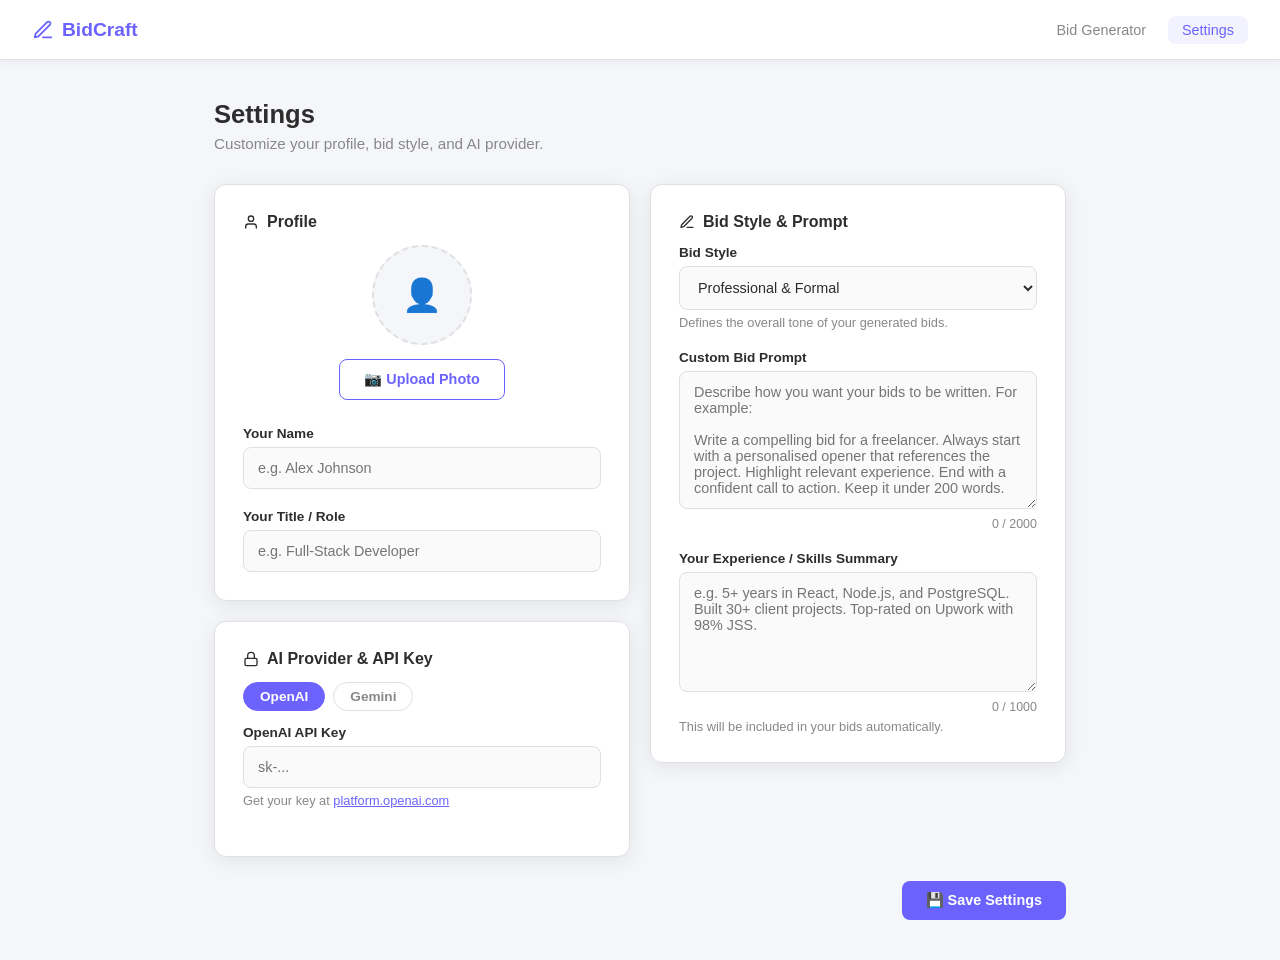
==== settings.html @ a39e5f65 "Initial commit: BidCraft freelancer bid generator" ====
<!DOCTYPE html>
<html lang="en">
<head>
  <meta charset="UTF-8" />
  <meta name="viewport" content="width=device-width, initial-scale=1.0" />
  <title>BidCraft – Settings</title>
  <link rel="stylesheet" href="style.css" />
</head>
<body>

  <!-- NAV -->
  <nav>
    <a href="index.html" class="nav-logo">
      <svg viewBox="0 0 24 24" fill="none" stroke="currentColor" stroke-width="2" stroke-linecap="round" stroke-linejoin="round">
        <path d="M12 20h9"/><path d="M16.5 3.5a2.121 2.121 0 013 3L7 19l-4 1 1-4L16.5 3.5z"/>
      </svg>
      BidCraft
    </a>
    <ul class="nav-links">
      <li><a href="index.html">Bid Generator</a></li>
      <li><a href="settings.html" class="active">Settings</a></li>
    </ul>
  </nav>

  <!-- MAIN -->
  <div class="container">
    <h1 class="page-title">Settings</h1>
    <p class="page-subtitle">Customize your profile, bid style, and AI provider.</p>

    <div class="settings-grid">

      <!-- LEFT COLUMN -->
      <div>

        <!-- Profile Photo -->
        <div class="card" style="margin-bottom:20px;">
          <div class="card-title">
            <svg width="16" height="16" viewBox="0 0 24 24" fill="none" stroke="currentColor" stroke-width="2" stroke-linecap="round" stroke-linejoin="round">
              <path d="M20 21v-2a4 4 0 00-4-4H8a4 4 0 00-4 4v2"/><circle cx="12" cy="7" r="4"/>
            </svg>
            Profile
          </div>

          <div class="avatar-upload">
            <div id="avatar-placeholder" class="avatar-placeholder">👤</div>
            <img id="avatar-preview" class="avatar-preview" src="" alt="Profile photo" style="display:none;" />
            <div style="text-align:center;">
              <label for="photo-input" class="btn btn-outline" style="cursor:pointer; display:inline-flex;">
                📷 Upload Photo
              </label>
              <input type="file" id="photo-input" accept="image/*" style="display:none;" />
              <button id="remove-photo" class="btn btn-danger" style="display:none; margin-top:8px;">Remove</button>
            </div>
          </div>

          <div class="form-group" style="margin-top:20px;">
            <label for="display-name">Your Name</label>
            <input type="text" id="display-name" placeholder="e.g. Alex Johnson" />
          </div>

          <div class="form-group">
            <label for="your-title">Your Title / Role</label>
            <input type="text" id="your-title" placeholder="e.g. Full-Stack Developer" />
          </div>
        </div>

        <!-- API Key -->
        <div class="card">
          <div class="card-title">
            <svg width="16" height="16" viewBox="0 0 24 24" fill="none" stroke="currentColor" stroke-width="2" stroke-linecap="round" stroke-linejoin="round">
              <rect x="3" y="11" width="18" height="11" rx="2" ry="2"/><path d="M7 11V7a5 5 0 0110 0v4"/>
            </svg>
            AI Provider &amp; API Key
          </div>

          <div class="provider-tabs">
            <button class="provider-tab active" data-provider="openai">OpenAI</button>
            <button class="provider-tab" data-provider="gemini">Gemini</button>
          </div>

          <div id="openai-field" class="key-field active form-group">
            <label for="openai-key">OpenAI API Key</label>
            <input type="password" id="openai-key" placeholder="sk-..." autocomplete="off" />
            <p class="input-hint">Get your key at <a href="https://platform.openai.com/api-keys" target="_blank" style="color:var(--primary);">platform.openai.com</a></p>
          </div>

          <div id="gemini-field" class="key-field form-group">
            <label for="gemini-key">Gemini API Key</label>
            <input type="password" id="gemini-key" placeholder="AIza..." autocomplete="off" />
            <p class="input-hint">Get your key at <a href="https://aistudio.google.com/app/apikey" target="_blank" style="color:var(--primary);">Google AI Studio</a></p>
          </div>
        </div>

      </div>

      <!-- RIGHT COLUMN -->
      <div>

        <!-- Bid Style / Prompt -->
        <div class="card">
          <div class="card-title">
            <svg width="16" height="16" viewBox="0 0 24 24" fill="none" stroke="currentColor" stroke-width="2" stroke-linecap="round" stroke-linejoin="round">
              <path d="M12 20h9"/><path d="M16.5 3.5a2.121 2.121 0 013 3L7 19l-4 1 1-4L16.5 3.5z"/>
            </svg>
            Bid Style &amp; Prompt
          </div>

          <div class="form-group">
            <label for="bid-style">Bid Style</label>
            <select id="bid-style">
              <option value="professional">Professional &amp; Formal</option>
              <option value="friendly">Friendly &amp; Conversational</option>
              <option value="concise">Short &amp; Concise</option>
              <option value="detailed">Detailed &amp; Comprehensive</option>
              <option value="custom">Custom (use prompt below)</option>
            </select>
            <p class="input-hint">Defines the overall tone of your generated bids.</p>
          </div>

          <div class="form-group">
            <label for="bid-prompt">Custom Bid Prompt</label>
            <textarea id="bid-prompt" rows="7" maxlength="2000"
              placeholder="Describe how you want your bids to be written. For example:&#10;&#10;Write a compelling bid for a freelancer. Always start with a personalised opener that references the project. Highlight relevant experience. End with a confident call to action. Keep it under 200 words."></textarea>
            <div class="char-counter"><span id="prompt-count">0</span> / 2000</div>
          </div>

          <div class="form-group">
            <label for="experience-summary">Your Experience / Skills Summary</label>
            <textarea id="experience-summary" rows="5" maxlength="1000"
              placeholder="e.g. 5+ years in React, Node.js, and PostgreSQL. Built 30+ client projects. Top-rated on Upwork with 98% JSS."></textarea>
            <div class="char-counter"><span id="exp-count">0</span> / 1000</div>
            <p class="input-hint">This will be included in your bids automatically.</p>
          </div>
        </div>

      </div>
    </div>

    <!-- Save bar -->
    <div style="display:flex; align-items:center; justify-content:flex-end; gap:16px; margin-top:24px;">
      <span id="saved-badge" class="saved-badge">
        ✅ Saved
      </span>
      <button id="save-btn" class="btn btn-primary">
        💾 Save Settings
      </button>
    </div>

  </div>

  <div id="toast"></div>

  <script src="settings.js"></script>
</body>
</html>
---- style.css ----
* {
  box-sizing: border-box;
  margin: 0;
  padding: 0;
}

:root {
  --primary: #6c63ff;
  --primary-dark: #574fd6;
  --bg: #f5f6fa;
  --card: #ffffff;
  --text: #2d2d2d;
  --muted: #888;
  --border: #e0e0e0;
  --danger: #e74c3c;
  --success: #27ae60;
  --radius: 12px;
  --shadow: 0 4px 20px rgba(0, 0, 0, 0.08);
}

body {
  font-family: 'Segoe UI', Tahoma, Geneva, Verdana, sans-serif;
  background: var(--bg);
  color: var(--text);
  min-height: 100vh;
}

/* ─── NAV ─────────────────────────────────────── */
nav {
  background: var(--card);
  border-bottom: 1px solid var(--border);
  padding: 0 32px;
  display: flex;
  align-items: center;
  justify-content: space-between;
  height: 60px;
  box-shadow: 0 2px 8px rgba(0,0,0,0.05);
}

.nav-logo {
  font-size: 1.2rem;
  font-weight: 700;
  color: var(--primary);
  text-decoration: none;
  display: flex;
  align-items: center;
  gap: 8px;
}

.nav-logo svg {
  width: 22px;
  height: 22px;
}

.nav-links {
  display: flex;
  gap: 8px;
  list-style: none;
}

.nav-links a {
  text-decoration: none;
  color: var(--muted);
  font-size: 0.9rem;
  font-weight: 500;
  padding: 6px 14px;
  border-radius: 8px;
  transition: all 0.2s;
}

.nav-links a:hover,
.nav-links a.active {
  color: var(--primary);
  background: rgba(108, 99, 255, 0.08);
}

/* ─── MAIN LAYOUT ─────────────────────────────── */
.container {
  max-width: 900px;
  margin: 0 auto;
  padding: 40px 24px;
}

.page-title {
  font-size: 1.6rem;
  font-weight: 700;
  margin-bottom: 6px;
}

.page-subtitle {
  color: var(--muted);
  font-size: 0.95rem;
  margin-bottom: 32px;
}

/* ─── CARDS ───────────────────────────────────── */
.card {
  background: var(--card);
  border-radius: var(--radius);
  padding: 28px;
  box-shadow: var(--shadow);
  border: 1px solid var(--border);
}

.card + .card {
  margin-top: 20px;
}

.card-title {
  font-size: 1rem;
  font-weight: 600;
  margin-bottom: 14px;
  display: flex;
  align-items: center;
  gap: 8px;
  color: var(--text);
}

/* ─── FORM ELEMENTS ───────────────────────────── */
label {
  display: block;
  font-size: 0.85rem;
  font-weight: 600;
  margin-bottom: 6px;
  color: var(--text);
}

textarea,
input[type="text"],
input[type="password"],
select {
  width: 100%;
  border: 1px solid var(--border);
  border-radius: 8px;
  padding: 12px 14px;
  font-size: 0.9rem;
  font-family: inherit;
  background: #fafafa;
  color: var(--text);
  transition: border 0.2s, box-shadow 0.2s;
  outline: none;
  resize: vertical;
}

textarea:focus,
input[type="text"]:focus,
input[type="password"]:focus,
select:focus {
  border-color: var(--primary);
  box-shadow: 0 0 0 3px rgba(108, 99, 255, 0.12);
  background: #fff;
}

textarea {
  min-height: 120px;
}

.form-group {
  margin-bottom: 20px;
}

.form-group:last-child {
  margin-bottom: 0;
}

.input-hint {
  font-size: 0.8rem;
  color: var(--muted);
  margin-top: 5px;
}

/* ─── BUTTONS ─────────────────────────────────── */
.btn {
  display: inline-flex;
  align-items: center;
  justify-content: center;
  gap: 8px;
  padding: 11px 24px;
  border-radius: 8px;
  font-size: 0.9rem;
  font-weight: 600;
  cursor: pointer;
  border: none;
  transition: all 0.2s;
  text-decoration: none;
}

.btn-primary {
  background: var(--primary);
  color: #fff;
}

.btn-primary:hover:not(:disabled) {
  background: var(--primary-dark);
  transform: translateY(-1px);
  box-shadow: 0 4px 12px rgba(108, 99, 255, 0.3);
}

.btn-primary:disabled {
  opacity: 0.6;
  cursor: not-allowed;
}

.btn-outline {
  background: transparent;
  color: var(--primary);
  border: 1px solid var(--primary);
}

.btn-outline:hover {
  background: rgba(108, 99, 255, 0.06);
}

.btn-danger {
  background: transparent;
  color: var(--danger);
  border: 1px solid var(--danger);
}

.btn-danger:hover {
  background: rgba(231, 76, 60, 0.06);
}

.btn-block {
  width: 100%;
}

/* ─── BID GENERATOR PAGE ──────────────────────── */
.generator-grid {
  display: grid;
  grid-template-columns: 1fr 1fr;
  gap: 20px;
}

@media (max-width: 640px) {
  .generator-grid {
    grid-template-columns: 1fr;
  }
}

.bid-output {
  min-height: 200px;
  white-space: pre-wrap;
  line-height: 1.7;
  font-size: 0.9rem;
  color: var(--text);
  background: #fafafa;
  border-radius: 8px;
  padding: 14px;
  border: 1px solid var(--border);
}

.bid-output.empty {
  color: var(--muted);
  font-style: italic;
  display: flex;
  align-items: center;
  justify-content: center;
  text-align: center;
}

.bid-actions {
  display: flex;
  gap: 10px;
  margin-top: 14px;
  justify-content: flex-end;
}

.generate-bar {
  display: flex;
  gap: 12px;
  align-items: flex-end;
  margin-top: 14px;
}

.generate-bar .btn {
  white-space: nowrap;
}

/* Spinner */
.spinner {
  width: 16px;
  height: 16px;
  border: 2px solid rgba(255,255,255,0.4);
  border-top-color: #fff;
  border-radius: 50%;
  animation: spin 0.7s linear infinite;
  display: none;
}

.btn.loading .spinner {
  display: inline-block;
}

.btn.loading .btn-text {
  display: none;
}

@keyframes spin {
  to { transform: rotate(360deg); }
}

/* ─── TOAST ───────────────────────────────────── */
#toast {
  position: fixed;
  bottom: 28px;
  right: 28px;
  background: var(--text);
  color: #fff;
  padding: 12px 20px;
  border-radius: 8px;
  font-size: 0.875rem;
  opacity: 0;
  transform: translateY(10px);
  transition: all 0.3s;
  pointer-events: none;
  z-index: 9999;
  max-width: 320px;
}

#toast.show {
  opacity: 1;
  transform: translateY(0);
}

#toast.success { background: var(--success); }
#toast.error   { background: var(--danger); }

/* ─── SETTINGS PAGE ───────────────────────────── */
.settings-grid {
  display: grid;
  grid-template-columns: 1fr 1fr;
  gap: 20px;
}

@media (max-width: 640px) {
  .settings-grid {
    grid-template-columns: 1fr;
  }
}

/* Avatar upload */
.avatar-upload {
  display: flex;
  flex-direction: column;
  align-items: center;
  gap: 14px;
}

.avatar-preview {
  width: 100px;
  height: 100px;
  border-radius: 50%;
  object-fit: cover;
  border: 3px solid var(--primary);
  background: var(--bg);
}

.avatar-placeholder {
  width: 100px;
  height: 100px;
  border-radius: 50%;
  border: 2px dashed var(--border);
  display: flex;
  align-items: center;
  justify-content: center;
  color: var(--muted);
  font-size: 2rem;
  background: var(--bg);
}

/* API key provider toggle */
.provider-tabs {
  display: flex;
  gap: 8px;
  margin-bottom: 14px;
}

.provider-tab {
  padding: 6px 16px;
  border-radius: 20px;
  font-size: 0.85rem;
  font-weight: 600;
  cursor: pointer;
  border: 1px solid var(--border);
  background: transparent;
  color: var(--muted);
  transition: all 0.2s;
}

.provider-tab.active {
  background: var(--primary);
  color: #fff;
  border-color: var(--primary);
}

.key-field {
  display: none;
}

.key-field.active {
  display: block;
}

/* Section divider */
.section-label {
  font-size: 0.75rem;
  font-weight: 700;
  text-transform: uppercase;
  letter-spacing: 0.08em;
  color: var(--muted);
  margin-bottom: 14px;
  margin-top: 4px;
}

/* Character counter */
.char-counter {
  font-size: 0.78rem;
  color: var(--muted);
  text-align: right;
  margin-top: 4px;
}

/* Saved badge */
.saved-badge {
  display: inline-flex;
  align-items: center;
  gap: 5px;
  font-size: 0.8rem;
  color: var(--success);
  opacity: 0;
  transition: opacity 0.3s;
}

.saved-badge.show {
  opacity: 1;
}
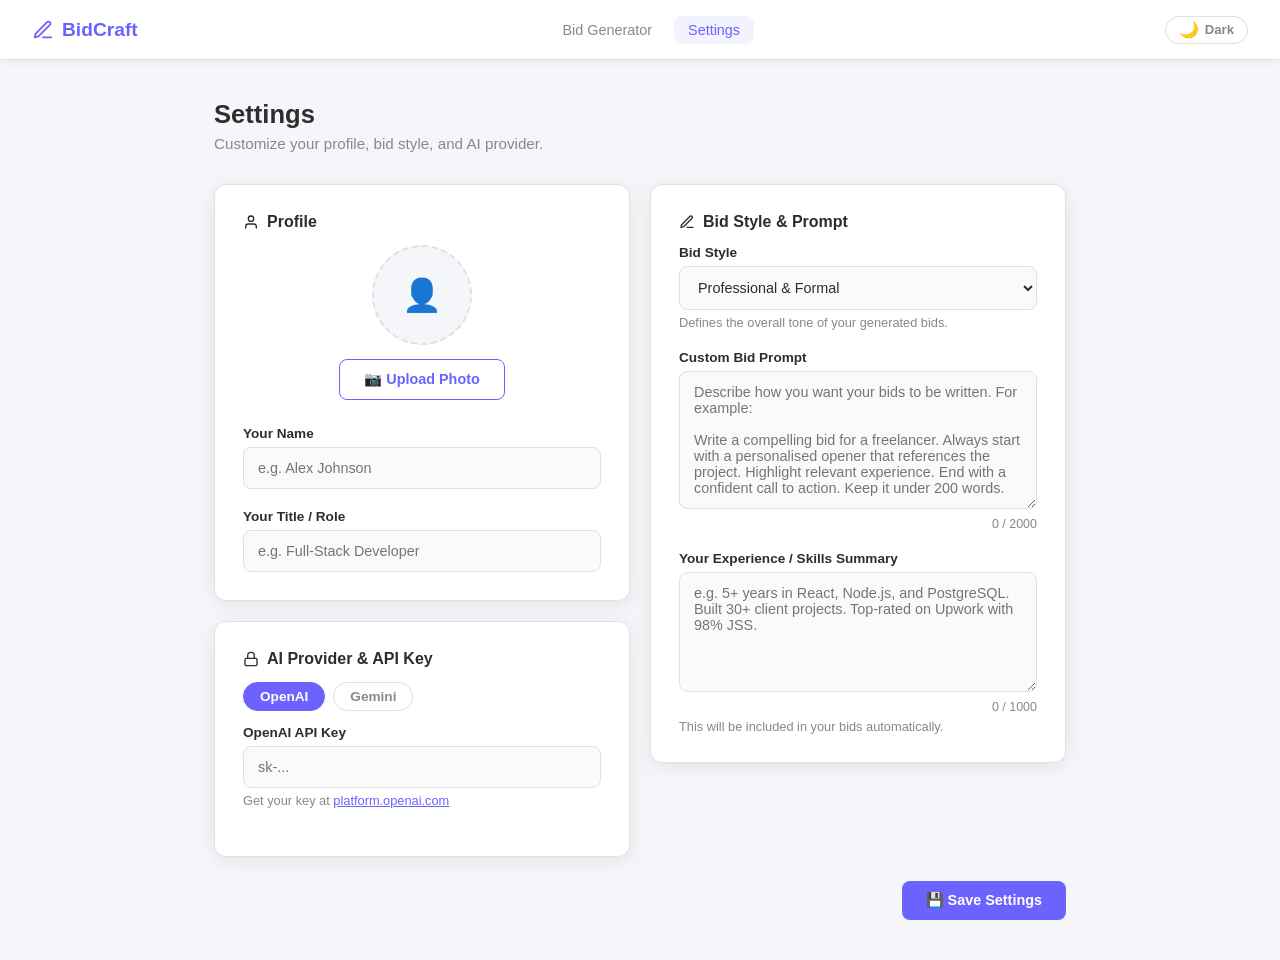
==== commit 7810c456: "Add dark/light mode toggle with localStorage persistence" ====
--- a/settings.html
+++ b/settings.html
@@ -4,6 +4,7 @@
   <meta charset="UTF-8" />
   <meta name="viewport" content="width=device-width, initial-scale=1.0" />
   <title>BidCraft – Settings</title>
+  <link rel="icon" type="image/svg+xml" href="favicon.svg" />
   <link rel="stylesheet" href="style.css" />
 </head>
 <body>
@@ -20,6 +21,10 @@
       <li><a href="index.html">Bid Generator</a></li>
       <li><a href="settings.html" class="active">Settings</a></li>
     </ul>
+    <button class="theme-toggle" id="themeToggle" title="Toggle dark/light mode">
+      <span class="toggle-icon">🌙</span>
+      <span class="toggle-label">Dark</span>
+    </button>
   </nav>
 
   <!-- MAIN -->
@@ -150,6 +155,7 @@
 
   <div id="toast"></div>
 
+  <script src="theme.js"></script>
   <script src="settings.js"></script>
 </body>
 </html>
--- a/style.css
+++ b/style.css
@@ -4,6 +4,7 @@
   padding: 0;
 }
 
+/* ─── LIGHT THEME (default) ───────────────────── */
 :root {
   --primary: #6c63ff;
   --primary-dark: #574fd6;
@@ -16,6 +17,20 @@
   --success: #27ae60;
   --radius: 12px;
   --shadow: 0 4px 20px rgba(0, 0, 0, 0.08);
+  --input-bg: #fafafa;
+  --input-focus-bg: #ffffff;
+}
+
+/* ─── DARK THEME ──────────────────────────────── */
+body.dark {
+  --bg: #0f1117;
+  --card: #1a1d27;
+  --text: #e8eaf0;
+  --muted: #8b90a8;
+  --border: #2e3250;
+  --shadow: 0 4px 20px rgba(0, 0, 0, 0.4);
+  --input-bg: #22253a;
+  --input-focus-bg: #2a2e45;
 }
 
 body {
@@ -23,6 +38,7 @@
   background: var(--bg);
   color: var(--text);
   min-height: 100vh;
+  transition: background 0.3s, color 0.3s;
 }
 
 /* ─── NAV ─────────────────────────────────────── */
@@ -35,6 +51,7 @@
   justify-content: space-between;
   height: 60px;
   box-shadow: 0 2px 8px rgba(0,0,0,0.05);
+  transition: background 0.3s, border-color 0.3s;
 }
 
 .nav-logo {
@@ -72,6 +89,34 @@
 .nav-links a.active {
   color: var(--primary);
   background: rgba(108, 99, 255, 0.08);
+}
+
+/* ─── THEME TOGGLE BUTTON ─────────────────────── */
+.theme-toggle {
+  background: transparent;
+  border: 1px solid var(--border);
+  color: var(--muted);
+  border-radius: 20px;
+  padding: 5px 13px;
+  font-size: 0.82rem;
+  font-weight: 600;
+  cursor: pointer;
+  display: flex;
+  align-items: center;
+  gap: 6px;
+  transition: all 0.2s;
+  white-space: nowrap;
+}
+
+.theme-toggle:hover {
+  color: var(--primary);
+  border-color: var(--primary);
+  background: rgba(108, 99, 255, 0.06);
+}
+
+.theme-toggle .toggle-icon {
+  font-size: 1rem;
+  line-height: 1;
 }
 
 /* ─── MAIN LAYOUT ─────────────────────────────── */
@@ -100,6 +145,7 @@
   padding: 28px;
   box-shadow: var(--shadow);
   border: 1px solid var(--border);
+  transition: background 0.3s, border-color 0.3s;
 }
 
 .card + .card {
@@ -135,9 +181,9 @@
   padding: 12px 14px;
   font-size: 0.9rem;
   font-family: inherit;
-  background: #fafafa;
+  background: var(--input-bg);
   color: var(--text);
-  transition: border 0.2s, box-shadow 0.2s;
+  transition: border 0.2s, box-shadow 0.2s, background 0.3s;
   outline: none;
   resize: vertical;
 }
@@ -148,7 +194,7 @@
 select:focus {
   border-color: var(--primary);
   box-shadow: 0 0 0 3px rgba(108, 99, 255, 0.12);
-  background: #fff;
+  background: var(--input-focus-bg);
 }
 
 textarea {
@@ -244,10 +290,11 @@
   line-height: 1.7;
   font-size: 0.9rem;
   color: var(--text);
-  background: #fafafa;
+  background: var(--input-bg);
   border-radius: 8px;
   padding: 14px;
   border: 1px solid var(--border);
+  transition: background 0.3s, border-color 0.3s;
 }
 
 .bid-output.empty {
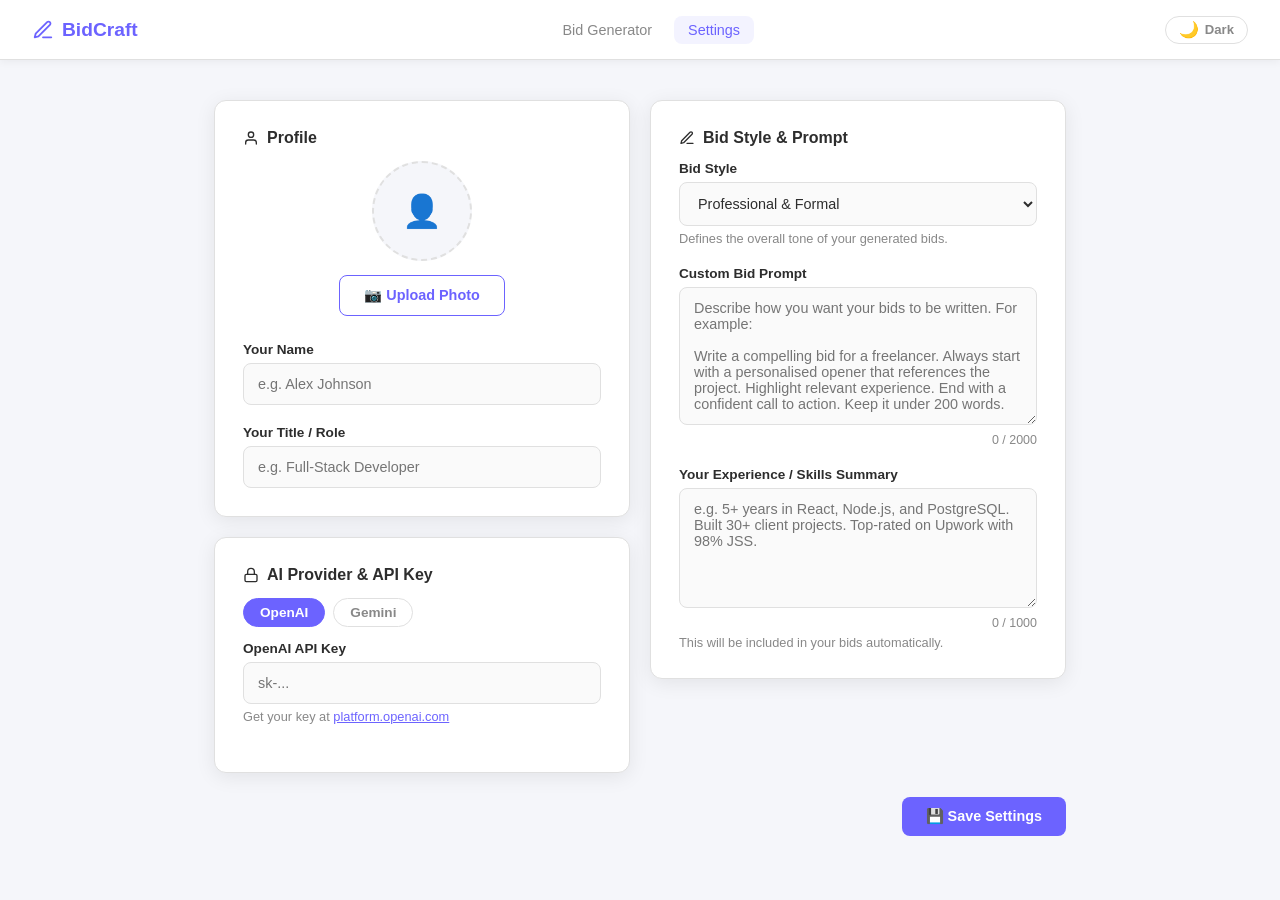
==== commit b15b4458: "Remove page title/subtitle headings from homepage and settings" ====
--- a/settings.html
+++ b/settings.html
@@ -29,9 +29,6 @@
 
   <!-- MAIN -->
   <div class="container">
-    <h1 class="page-title">Settings</h1>
-    <p class="page-subtitle">Customize your profile, bid style, and AI provider.</p>
-
     <div class="settings-grid">
 
       <!-- LEFT COLUMN -->
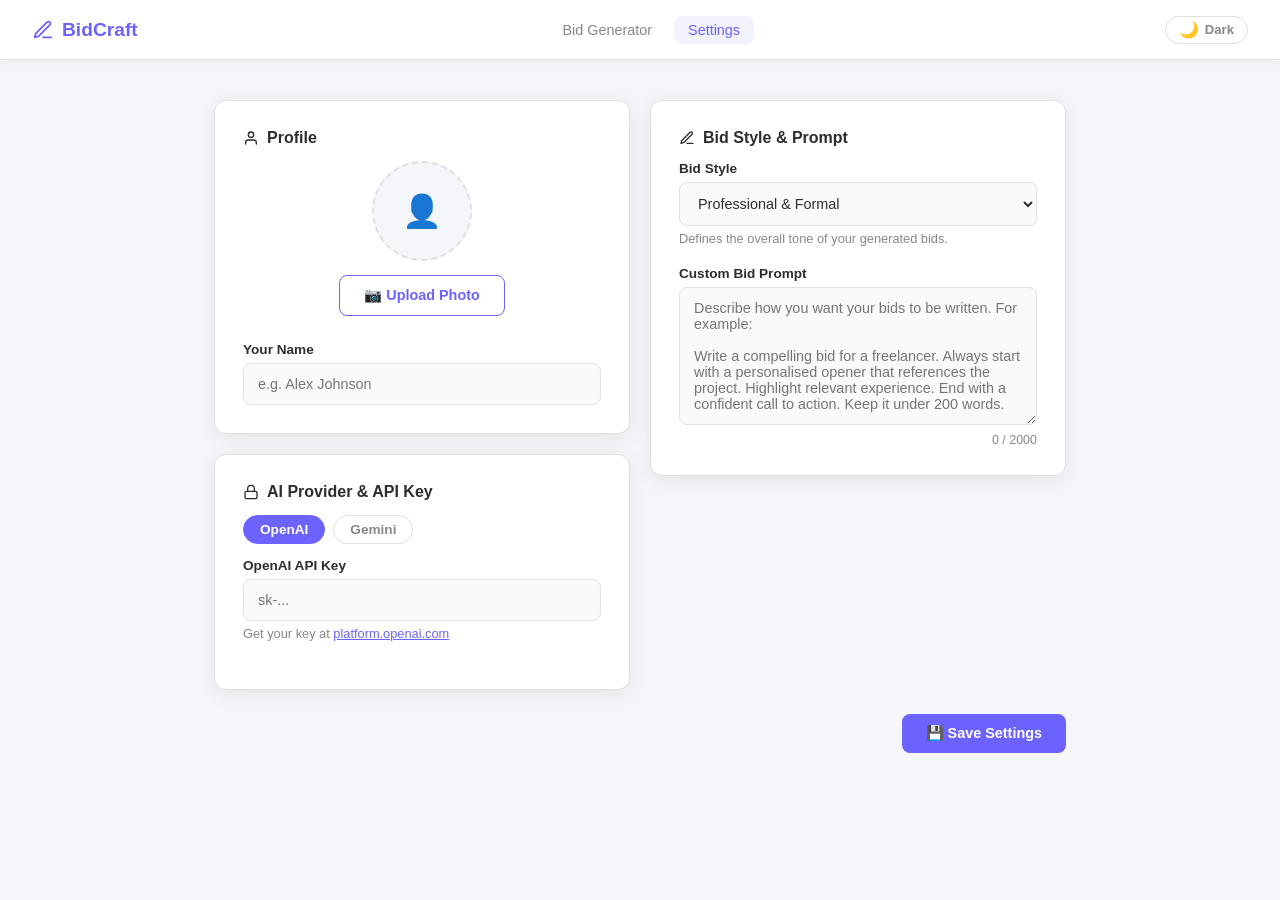
==== commit 7731f4eb: "Remove Your Title/Role and Experience/Skills Summary fields" ====
--- a/settings.html
+++ b/settings.html
@@ -60,10 +60,7 @@
             <input type="text" id="display-name" placeholder="e.g. Alex Johnson" />
           </div>
 
-          <div class="form-group">
-            <label for="your-title">Your Title / Role</label>
-            <input type="text" id="your-title" placeholder="e.g. Full-Stack Developer" />
-          </div>
+
         </div>
 
         <!-- API Key -->
@@ -126,13 +123,7 @@
             <div class="char-counter"><span id="prompt-count">0</span> / 2000</div>
           </div>
 
-          <div class="form-group">
-            <label for="experience-summary">Your Experience / Skills Summary</label>
-            <textarea id="experience-summary" rows="5" maxlength="1000"
-              placeholder="e.g. 5+ years in React, Node.js, and PostgreSQL. Built 30+ client projects. Top-rated on Upwork with 98% JSS."></textarea>
-            <div class="char-counter"><span id="exp-count">0</span> / 1000</div>
-            <p class="input-hint">This will be included in your bids automatically.</p>
-          </div>
+
         </div>
 
       </div>
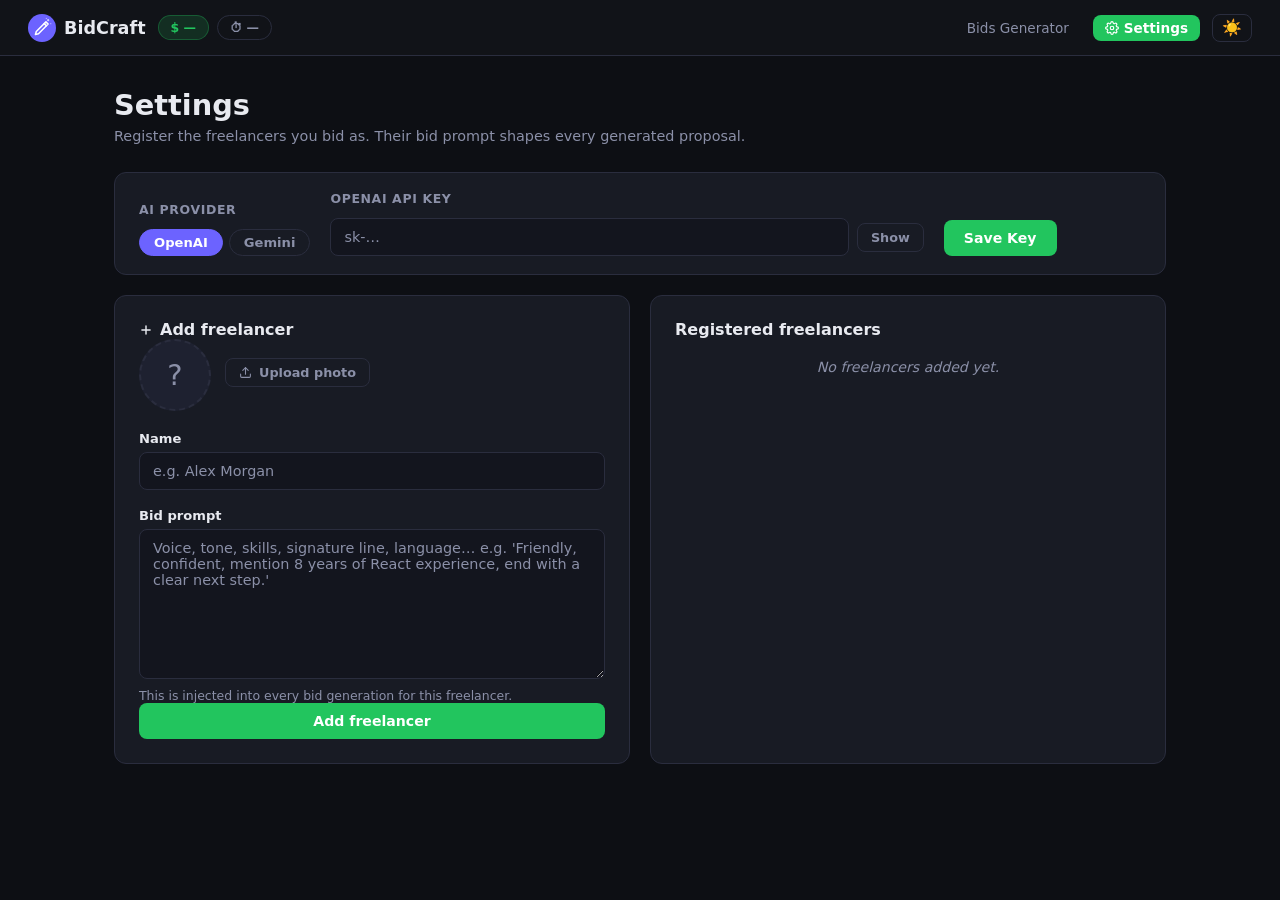
==== commit 54424d1a: "Redesign: multi-freelancer layout matching reference screenshots" ====
--- a/settings.html
+++ b/settings.html
@@ -7,138 +7,115 @@
   <link rel="icon" type="image/svg+xml" href="favicon.svg" />
   <link rel="stylesheet" href="style.css" />
 </head>
-<body>
+<body class="dark">
 
   <!-- NAV -->
   <nav>
-    <a href="index.html" class="nav-logo">
-      <svg viewBox="0 0 24 24" fill="none" stroke="currentColor" stroke-width="2" stroke-linecap="round" stroke-linejoin="round">
-        <path d="M12 20h9"/><path d="M16.5 3.5a2.121 2.121 0 013 3L7 19l-4 1 1-4L16.5 3.5z"/>
-      </svg>
-      BidCraft
-    </a>
-    <ul class="nav-links">
-      <li><a href="index.html">Bid Generator</a></li>
-      <li><a href="settings.html" class="active">Settings</a></li>
-    </ul>
-    <button class="theme-toggle" id="themeToggle" title="Toggle dark/light mode">
-      <span class="toggle-icon">🌙</span>
-      <span class="toggle-label">Dark</span>
-    </button>
+    <div class="nav-left">
+      <a href="index.html" class="nav-logo">
+        <img src="favicon.svg" alt="BidCraft" class="nav-logo-img" />
+        BidCraft
+      </a>
+      <div class="nav-pills">
+        <span class="pill pill-green">$ —</span>
+        <span class="pill pill-outline">⏱ —</span>
+      </div>
+    </div>
+    <div class="nav-right">
+      <a href="index.html" class="nav-link">Bids Generator</a>
+      <a href="settings.html" class="nav-link active">
+        <svg width="14" height="14" viewBox="0 0 24 24" fill="none" stroke="currentColor" stroke-width="2" stroke-linecap="round" stroke-linejoin="round"><circle cx="12" cy="12" r="3"/><path d="M19.4 15a1.65 1.65 0 00.33 1.82l.06.06a2 2 0 010 2.83 2 2 0 01-2.83 0l-.06-.06a1.65 1.65 0 00-1.82-.33 1.65 1.65 0 00-1 1.51V21a2 2 0 01-4 0v-.09A1.65 1.65 0 009 19.4a1.65 1.65 0 00-1.82.33l-.06.06a2 2 0 01-2.83-2.83l.06-.06A1.65 1.65 0 004.68 15a1.65 1.65 0 00-1.51-1H3a2 2 0 010-4h.09A1.65 1.65 0 004.6 9a1.65 1.65 0 00-.33-1.82l-.06-.06a2 2 0 012.83-2.83l.06.06A1.65 1.65 0 009 4.68a1.65 1.65 0 001-1.51V3a2 2 0 014 0v.09a1.65 1.65 0 001 1.51 1.65 1.65 0 001.82-.33l.06-.06a2 2 0 012.83 2.83l-.06.06A1.65 1.65 0 0019.4 9a1.65 1.65 0 001.51 1H21a2 2 0 010 4h-.09a1.65 1.65 0 00-1.51 1z"/></svg>
+        Settings
+      </a>
+      <button class="theme-toggle" id="themeToggle">
+        <span class="toggle-icon">☀️</span>
+      </button>
+    </div>
   </nav>
 
   <!-- MAIN -->
   <div class="container">
+    <h1 class="page-title">Settings</h1>
+    <p class="page-subtitle">Register the freelancers you bid as. Their bid prompt shapes every generated proposal.</p>
+
+    <!-- API KEY ROW -->
+    <div class="api-bar">
+      <div class="api-bar-group">
+        <label class="api-label">AI Provider</label>
+        <div class="provider-tabs">
+          <button class="provider-tab active" data-provider="openai">OpenAI</button>
+          <button class="provider-tab" data-provider="gemini">Gemini</button>
+        </div>
+      </div>
+      <div class="api-bar-group api-key-group">
+        <div id="openai-field" class="key-field active">
+          <label class="api-label" for="openai-key">OpenAI API Key</label>
+          <div class="key-input-row">
+            <input type="password" id="openai-key" placeholder="sk-…" autocomplete="off" />
+            <button class="btn btn-ghost-sm toggle-key-btn" data-target="openai-key">Show</button>
+          </div>
+        </div>
+        <div id="gemini-field" class="key-field">
+          <label class="api-label" for="gemini-key">Gemini API Key</label>
+          <div class="key-input-row">
+            <input type="password" id="gemini-key" placeholder="AIza… or AQ.…" autocomplete="off" />
+            <button class="btn btn-ghost-sm toggle-key-btn" data-target="gemini-key">Show</button>
+          </div>
+        </div>
+      </div>
+      <button id="save-api-btn" class="btn btn-green save-api-btn">Save Key</button>
+      <span id="api-saved" class="saved-badge">✅ Saved</span>
+    </div>
+
     <div class="settings-grid">
 
-      <!-- LEFT COLUMN -->
-      <div>
+      <!-- LEFT: Add freelancer form -->
+      <div class="panel">
+        <h3 class="panel-title">
+          <svg width="14" height="14" viewBox="0 0 24 24" fill="none" stroke="currentColor" stroke-width="2.5" stroke-linecap="round" stroke-linejoin="round"><line x1="12" y1="5" x2="12" y2="19"/><line x1="5" y1="12" x2="19" y2="12"/></svg>
+          <span id="form-mode-title">Add freelancer</span>
+        </h3>
 
-        <!-- Profile Photo -->
-        <div class="card" style="margin-bottom:20px;">
-          <div class="card-title">
-            <svg width="16" height="16" viewBox="0 0 24 24" fill="none" stroke="currentColor" stroke-width="2" stroke-linecap="round" stroke-linejoin="round">
-              <path d="M20 21v-2a4 4 0 00-4-4H8a4 4 0 00-4 4v2"/><circle cx="12" cy="7" r="4"/>
-            </svg>
-            Profile
-          </div>
-
-          <div class="avatar-upload">
-            <div id="avatar-placeholder" class="avatar-placeholder">👤</div>
-            <img id="avatar-preview" class="avatar-preview" src="" alt="Profile photo" style="display:none;" />
-            <div style="text-align:center;">
-              <label for="photo-input" class="btn btn-outline" style="cursor:pointer; display:inline-flex;">
-                📷 Upload Photo
-              </label>
-              <input type="file" id="photo-input" accept="image/*" style="display:none;" />
-              <button id="remove-photo" class="btn btn-danger" style="display:none; margin-top:8px;">Remove</button>
+        <div class="freelancer-form">
+          <!-- Photo upload -->
+          <div class="photo-row">
+            <div class="photo-wrap">
+              <div id="form-photo-placeholder" class="photo-placeholder-lg">?</div>
+              <img id="form-photo-preview" class="photo-preview-lg" src="" alt="" style="display:none;" />
             </div>
-          </div>
-
-          <div class="form-group" style="margin-top:20px;">
-            <label for="display-name">Your Name</label>
-            <input type="text" id="display-name" placeholder="e.g. Alex Johnson" />
-          </div>
-
-
-        </div>
-
-        <!-- API Key -->
-        <div class="card">
-          <div class="card-title">
-            <svg width="16" height="16" viewBox="0 0 24 24" fill="none" stroke="currentColor" stroke-width="2" stroke-linecap="round" stroke-linejoin="round">
-              <rect x="3" y="11" width="18" height="11" rx="2" ry="2"/><path d="M7 11V7a5 5 0 0110 0v4"/>
-            </svg>
-            AI Provider &amp; API Key
-          </div>
-
-          <div class="provider-tabs">
-            <button class="provider-tab active" data-provider="openai">OpenAI</button>
-            <button class="provider-tab" data-provider="gemini">Gemini</button>
-          </div>
-
-          <div id="openai-field" class="key-field active form-group">
-            <label for="openai-key">OpenAI API Key</label>
-            <input type="password" id="openai-key" placeholder="sk-..." autocomplete="off" />
-            <p class="input-hint">Get your key at <a href="https://platform.openai.com/api-keys" target="_blank" style="color:var(--primary);">platform.openai.com</a></p>
-          </div>
-
-          <div id="gemini-field" class="key-field form-group">
-            <label for="gemini-key">Gemini API Key</label>
-            <input type="password" id="gemini-key" placeholder="AIza..." autocomplete="off" />
-            <p class="input-hint">Get your key at <a href="https://aistudio.google.com/app/apikey" target="_blank" style="color:var(--primary);">Google AI Studio</a></p>
-          </div>
-        </div>
-
-      </div>
-
-      <!-- RIGHT COLUMN -->
-      <div>
-
-        <!-- Bid Style / Prompt -->
-        <div class="card">
-          <div class="card-title">
-            <svg width="16" height="16" viewBox="0 0 24 24" fill="none" stroke="currentColor" stroke-width="2" stroke-linecap="round" stroke-linejoin="round">
-              <path d="M12 20h9"/><path d="M16.5 3.5a2.121 2.121 0 013 3L7 19l-4 1 1-4L16.5 3.5z"/>
-            </svg>
-            Bid Style &amp; Prompt
+            <label for="form-photo-input" class="btn btn-ghost-sm upload-btn">
+              <svg width="13" height="13" viewBox="0 0 24 24" fill="none" stroke="currentColor" stroke-width="2" stroke-linecap="round" stroke-linejoin="round"><path d="M21 15v4a2 2 0 01-2 2H5a2 2 0 01-2-2v-4"/><polyline points="17 8 12 3 7 8"/><line x1="12" y1="3" x2="12" y2="15"/></svg>
+              Upload photo
+            </label>
+            <input type="file" id="form-photo-input" accept="image/*" style="display:none;" />
           </div>
 
           <div class="form-group">
-            <label for="bid-style">Bid Style</label>
-            <select id="bid-style">
-              <option value="professional">Professional &amp; Formal</option>
-              <option value="friendly">Friendly &amp; Conversational</option>
-              <option value="concise">Short &amp; Concise</option>
-              <option value="detailed">Detailed &amp; Comprehensive</option>
-              <option value="custom">Custom (use prompt below)</option>
-            </select>
-            <p class="input-hint">Defines the overall tone of your generated bids.</p>
+            <label for="form-name">Name</label>
+            <input type="text" id="form-name" placeholder="e.g. Alex Morgan" />
           </div>
 
           <div class="form-group">
-            <label for="bid-prompt">Custom Bid Prompt</label>
-            <textarea id="bid-prompt" rows="7" maxlength="2000"
-              placeholder="Describe how you want your bids to be written. For example:&#10;&#10;Write a compelling bid for a freelancer. Always start with a personalised opener that references the project. Highlight relevant experience. End with a confident call to action. Keep it under 200 words."></textarea>
-            <div class="char-counter"><span id="prompt-count">0</span> / 2000</div>
+            <label for="form-prompt">Bid prompt</label>
+            <textarea id="form-prompt" rows="8"
+              placeholder="Voice, tone, skills, signature line, language… e.g. 'Friendly, confident, mention 8 years of React experience, end with a clear next step.'"></textarea>
+            <p class="input-hint">This is injected into every bid generation for this freelancer.</p>
           </div>
 
+          <button id="add-btn" class="btn btn-green">Add freelancer</button>
+          <button id="cancel-edit-btn" class="btn btn-ghost-sm" style="display:none; margin-left:10px;">Cancel</button>
+        </div>
+      </div>
 
+      <!-- RIGHT: Registered freelancers list -->
+      <div class="panel">
+        <h3 class="panel-title">Registered freelancers</h3>
+        <div id="freelancer-list" class="freelancer-list">
+          <p class="empty-list">No freelancers added yet.</p>
         </div>
+      </div>
 
-      </div>
     </div>
-
-    <!-- Save bar -->
-    <div style="display:flex; align-items:center; justify-content:flex-end; gap:16px; margin-top:24px;">
-      <span id="saved-badge" class="saved-badge">
-        ✅ Saved
-      </span>
-      <button id="save-btn" class="btn btn-primary">
-        💾 Save Settings
-      </button>
-    </div>
-
   </div>
 
   <div id="toast"></div>
--- a/style.css
+++ b/style.css
@@ -1,171 +1,218 @@
-* {
-  box-sizing: border-box;
-  margin: 0;
-  padding: 0;
-}
-
-/* ─── LIGHT THEME (default) ───────────────────── */
+/* ── Reset ───────────────────────────────────────────────── */
+*, *::before, *::after { box-sizing: border-box; margin: 0; padding: 0; }
+
+/* ── Variables: Dark (default) ───────────────────────────── */
 :root {
-  --primary: #6c63ff;
-  --primary-dark: #574fd6;
-  --bg: #f5f6fa;
-  --card: #ffffff;
-  --text: #2d2d2d;
-  --muted: #888;
-  --border: #e0e0e0;
-  --danger: #e74c3c;
-  --success: #27ae60;
-  --radius: 12px;
-  --shadow: 0 4px 20px rgba(0, 0, 0, 0.08);
-  --input-bg: #fafafa;
-  --input-focus-bg: #ffffff;
-}
-
-/* ─── DARK THEME ──────────────────────────────── */
-body.dark {
-  --bg: #0f1117;
-  --card: #1a1d27;
-  --text: #e8eaf0;
-  --muted: #8b90a8;
-  --border: #2e3250;
-  --shadow: 0 4px 20px rgba(0, 0, 0, 0.4);
-  --input-bg: #22253a;
-  --input-focus-bg: #2a2e45;
+  --primary:   #6c63ff;
+  --green:     #22c55e;
+  --green-h:   #16a34a;
+  --bg:        #0d0f14;
+  --nav-bg:    #111318;
+  --panel:     #181b24;
+  --panel2:    #1e2130;
+  --border:    #2a2d3e;
+  --text:      #e8eaf0;
+  --text-muted:#8b90a8;
+  --danger:    #ef4444;
+  --success:   #22c55e;
+  --radius:    12px;
+  --shadow:    0 4px 24px rgba(0,0,0,.45);
+  --input-bg:  #13151e;
+  --input-border: #2a2d3e;
+}
+
+/* ── Light theme ─────────────────────────────────────────── */
+body.light {
+  --bg:        #f0f2f8;
+  --nav-bg:    #ffffff;
+  --panel:     #ffffff;
+  --panel2:    #f7f8fc;
+  --border:    #e0e3ef;
+  --text:      #1a1d2e;
+  --text-muted:#6b7280;
+  --shadow:    0 4px 20px rgba(0,0,0,.08);
+  --input-bg:  #f7f8fc;
+  --input-border: #d1d5e0;
 }
 
 body {
-  font-family: 'Segoe UI', Tahoma, Geneva, Verdana, sans-serif;
+  font-family: 'Segoe UI', system-ui, -apple-system, sans-serif;
   background: var(--bg);
   color: var(--text);
   min-height: 100vh;
-  transition: background 0.3s, color 0.3s;
-}
-
-/* ─── NAV ─────────────────────────────────────── */
+  transition: background .25s, color .25s;
+}
+
+/* ── Navbar ──────────────────────────────────────────────── */
 nav {
-  background: var(--card);
+  display: flex;
+  align-items: center;
+  justify-content: space-between;
+  padding: 0 28px;
+  height: 56px;
+  background: var(--nav-bg);
   border-bottom: 1px solid var(--border);
-  padding: 0 32px;
-  display: flex;
-  align-items: center;
-  justify-content: space-between;
-  height: 60px;
-  box-shadow: 0 2px 8px rgba(0,0,0,0.05);
-  transition: background 0.3s, border-color 0.3s;
+  position: sticky;
+  top: 0;
+  z-index: 100;
+  transition: background .25s, border-color .25s;
+}
+
+.nav-left, .nav-right {
+  display: flex;
+  align-items: center;
+  gap: 12px;
 }
 
 .nav-logo {
-  font-size: 1.2rem;
+  display: flex;
+  align-items: center;
+  gap: 8px;
+  font-size: 1.1rem;
   font-weight: 700;
-  color: var(--primary);
+  color: var(--text);
   text-decoration: none;
-  display: flex;
-  align-items: center;
-  gap: 8px;
-}
-
-.nav-logo svg {
-  width: 22px;
-  height: 22px;
-}
-
-.nav-links {
-  display: flex;
-  gap: 8px;
-  list-style: none;
-}
-
-.nav-links a {
+}
+
+.nav-logo-img {
+  width: 28px;
+  height: 28px;
+  border-radius: 6px;
+}
+
+/* Budget / time pills */
+.nav-pills { display: flex; gap: 8px; }
+
+.pill {
+  font-size: .78rem;
+  font-weight: 600;
+  padding: 4px 12px;
+  border-radius: 20px;
+  white-space: nowrap;
+}
+
+.pill-green {
+  background: rgba(34,197,94,.15);
+  color: var(--green);
+  border: 1px solid rgba(34,197,94,.3);
+}
+
+.pill-outline {
+  background: transparent;
+  color: var(--text-muted);
+  border: 1px solid var(--border);
+}
+
+/* Nav links */
+.nav-link {
+  display: flex;
+  align-items: center;
+  gap: 5px;
+  font-size: .85rem;
+  font-weight: 500;
+  color: var(--text-muted);
   text-decoration: none;
-  color: var(--muted);
-  font-size: 0.9rem;
-  font-weight: 500;
-  padding: 6px 14px;
+  padding: 5px 12px;
   border-radius: 8px;
-  transition: all 0.2s;
-}
-
-.nav-links a:hover,
-.nav-links a.active {
-  color: var(--primary);
-  background: rgba(108, 99, 255, 0.08);
-}
-
-/* ─── THEME TOGGLE BUTTON ─────────────────────── */
+  transition: all .2s;
+}
+
+.nav-link:hover { color: var(--text); background: rgba(255,255,255,.06); }
+.nav-link.active {
+  background: var(--green);
+  color: #fff;
+  font-weight: 600;
+}
+body.light .nav-link:hover { background: rgba(0,0,0,.05); }
+body.light .nav-link.active { background: var(--green); color: #fff; }
+
+/* Theme toggle */
 .theme-toggle {
   background: transparent;
   border: 1px solid var(--border);
-  color: var(--muted);
-  border-radius: 20px;
-  padding: 5px 13px;
-  font-size: 0.82rem;
-  font-weight: 600;
+  border-radius: 8px;
+  padding: 5px 9px;
   cursor: pointer;
-  display: flex;
-  align-items: center;
-  gap: 6px;
-  transition: all 0.2s;
-  white-space: nowrap;
-}
-
-.theme-toggle:hover {
-  color: var(--primary);
-  border-color: var(--primary);
-  background: rgba(108, 99, 255, 0.06);
-}
-
-.theme-toggle .toggle-icon {
   font-size: 1rem;
+  color: var(--text-muted);
+  transition: all .2s;
   line-height: 1;
 }
-
-/* ─── MAIN LAYOUT ─────────────────────────────── */
+.theme-toggle:hover { border-color: var(--text-muted); }
+
+/* ── Container ───────────────────────────────────────────── */
 .container {
-  max-width: 900px;
+  max-width: 1100px;
   margin: 0 auto;
-  padding: 40px 24px;
-}
-
-.page-title {
-  font-size: 1.6rem;
-  font-weight: 700;
-  margin-bottom: 6px;
-}
-
-.page-subtitle {
-  color: var(--muted);
-  font-size: 0.95rem;
-  margin-bottom: 32px;
-}
-
-/* ─── CARDS ───────────────────────────────────── */
-.card {
-  background: var(--card);
+  padding: 32px 24px;
+}
+
+/* ── Panel ───────────────────────────────────────────────── */
+.panel {
+  background: var(--panel);
+  border: 1px solid var(--border);
   border-radius: var(--radius);
-  padding: 28px;
-  box-shadow: var(--shadow);
-  border: 1px solid var(--border);
-  transition: background 0.3s, border-color 0.3s;
-}
-
-.card + .card {
-  margin-top: 20px;
-}
-
-.card-title {
+  padding: 24px;
+  transition: background .25s, border-color .25s;
+}
+
+.panel-header {
+  display: flex;
+  align-items: center;
+  justify-content: space-between;
+  margin-bottom: 20px;
+}
+
+.panel-title {
   font-size: 1rem;
   font-weight: 600;
-  margin-bottom: 14px;
-  display: flex;
-  align-items: center;
-  gap: 8px;
-  color: var(--text);
-}
-
-/* ─── FORM ELEMENTS ───────────────────────────── */
+  color: var(--text);
+  display: flex;
+  align-items: center;
+  gap: 7px;
+}
+
+/* ── Generator layout ────────────────────────────────────── */
+.generator-grid {
+  display: grid;
+  grid-template-columns: 1fr 1fr;
+  gap: 20px;
+  align-items: start;
+}
+
+@media (max-width: 700px) {
+  .generator-grid { grid-template-columns: 1fr; }
+}
+
+/* Bid-as avatar in panel header */
+.bid-as-avatar {
+  width: 46px;
+  height: 46px;
+  border-radius: 50%;
+  background: var(--panel2);
+  border: 2px solid var(--border);
+  display: flex;
+  align-items: center;
+  justify-content: center;
+  font-size: 1.3rem;
+  color: var(--text-muted);
+  overflow: hidden;
+  flex-shrink: 0;
+}
+
+.bid-as-avatar img {
+  width: 100%;
+  height: 100%;
+  object-fit: cover;
+}
+
+/* ── Form elements ───────────────────────────────────────── */
+.form-group { margin-bottom: 18px; }
+.form-group:last-of-type { margin-bottom: 0; }
+
 label {
   display: block;
-  font-size: 0.85rem;
+  font-size: .82rem;
   font-weight: 600;
   margin-bottom: 6px;
   color: var(--text);
@@ -176,16 +223,16 @@
 input[type="password"],
 select {
   width: 100%;
-  border: 1px solid var(--border);
+  background: var(--input-bg);
+  border: 1px solid var(--input-border);
   border-radius: 8px;
-  padding: 12px 14px;
-  font-size: 0.9rem;
+  padding: 10px 13px;
+  font-size: .9rem;
   font-family: inherit;
-  background: var(--input-bg);
-  color: var(--text);
-  transition: border 0.2s, box-shadow 0.2s, background 0.3s;
+  color: var(--text);
   outline: none;
   resize: vertical;
+  transition: border-color .2s, background .25s;
 }
 
 textarea:focus,
@@ -193,292 +240,314 @@
 input[type="password"]:focus,
 select:focus {
   border-color: var(--primary);
-  box-shadow: 0 0 0 3px rgba(108, 99, 255, 0.12);
-  background: var(--input-focus-bg);
-}
-
-textarea {
-  min-height: 120px;
-}
-
-.form-group {
-  margin-bottom: 20px;
-}
-
-.form-group:last-child {
-  margin-bottom: 0;
+  box-shadow: 0 0 0 3px rgba(108,99,255,.13);
+}
+
+textarea { min-height: 110px; }
+textarea::placeholder,
+input::placeholder { color: var(--text-muted); }
+
+/* Select arrow fix for dark */
+select {
+  appearance: none;
+  background-image: url("data:image/svg+xml,%3Csvg xmlns='http://www.w3.org/2000/svg' width='12' height='12' viewBox='0 0 24 24' fill='none' stroke='%238b90a8' stroke-width='2.5' stroke-linecap='round' stroke-linejoin='round'%3E%3Cpolyline points='6 9 12 15 18 9'/%3E%3C/svg%3E");
+  background-repeat: no-repeat;
+  background-position: right 13px center;
+  padding-right: 36px;
+  cursor: pointer;
 }
 
 .input-hint {
-  font-size: 0.8rem;
-  color: var(--muted);
+  font-size: .78rem;
+  color: var(--text-muted);
   margin-top: 5px;
 }
 
-/* ─── BUTTONS ─────────────────────────────────── */
+/* ── Buttons ─────────────────────────────────────────────── */
 .btn {
   display: inline-flex;
   align-items: center;
   justify-content: center;
-  gap: 8px;
-  padding: 11px 24px;
+  gap: 7px;
+  padding: 10px 20px;
   border-radius: 8px;
-  font-size: 0.9rem;
+  font-size: .88rem;
   font-weight: 600;
   cursor: pointer;
   border: none;
-  transition: all 0.2s;
+  font-family: inherit;
+  transition: all .2s;
   text-decoration: none;
 }
 
-.btn-primary {
-  background: var(--primary);
+.btn:active { transform: scale(.97); }
+.btn:disabled { opacity: .55; cursor: not-allowed; }
+
+.btn-green {
+  background: var(--green);
   color: #fff;
 }
-
-.btn-primary:hover:not(:disabled) {
-  background: var(--primary-dark);
-  transform: translateY(-1px);
-  box-shadow: 0 4px 12px rgba(108, 99, 255, 0.3);
-}
-
-.btn-primary:disabled {
-  opacity: 0.6;
-  cursor: not-allowed;
-}
-
-.btn-outline {
+.btn-green:hover:not(:disabled) {
+  background: var(--green-h);
+  box-shadow: 0 4px 14px rgba(34,197,94,.35);
+}
+
+.btn-block { width: 100%; }
+
+.btn-ghost-sm {
   background: transparent;
-  color: var(--primary);
-  border: 1px solid var(--primary);
-}
-
-.btn-outline:hover {
-  background: rgba(108, 99, 255, 0.06);
-}
-
-.btn-danger {
-  background: transparent;
-  color: var(--danger);
-  border: 1px solid var(--danger);
-}
-
-.btn-danger:hover {
-  background: rgba(231, 76, 60, 0.06);
-}
-
-.btn-block {
-  width: 100%;
-}
-
-/* ─── BID GENERATOR PAGE ──────────────────────── */
-.generator-grid {
-  display: grid;
-  grid-template-columns: 1fr 1fr;
-  gap: 20px;
-}
-
-@media (max-width: 640px) {
-  .generator-grid {
-    grid-template-columns: 1fr;
-  }
-}
-
-.bid-output {
-  min-height: 200px;
-  white-space: pre-wrap;
-  line-height: 1.7;
-  font-size: 0.9rem;
-  color: var(--text);
-  background: var(--input-bg);
-  border-radius: 8px;
-  padding: 14px;
-  border: 1px solid var(--border);
-  transition: background 0.3s, border-color 0.3s;
-}
-
-.bid-output.empty {
-  color: var(--muted);
-  font-style: italic;
-  display: flex;
-  align-items: center;
-  justify-content: center;
-  text-align: center;
-}
-
-.bid-actions {
-  display: flex;
-  gap: 10px;
-  margin-top: 14px;
-  justify-content: flex-end;
-}
-
-.generate-bar {
-  display: flex;
-  gap: 12px;
-  align-items: flex-end;
-  margin-top: 14px;
-}
-
-.generate-bar .btn {
-  white-space: nowrap;
-}
-
-/* Spinner */
+  color: var(--text-muted);
+  border: 1px solid var(--border);
+  padding: 6px 13px;
+  font-size: .8rem;
+}
+.btn-ghost-sm:hover { color: var(--text); border-color: var(--text-muted); }
+
+/* ── Spinner ─────────────────────────────────────────────── */
 .spinner {
   width: 16px;
   height: 16px;
-  border: 2px solid rgba(255,255,255,0.4);
+  border: 2px solid rgba(255,255,255,.35);
   border-top-color: #fff;
   border-radius: 50%;
-  animation: spin 0.7s linear infinite;
+  animation: spin .7s linear infinite;
   display: none;
 }
-
-.btn.loading .spinner {
-  display: inline-block;
-}
-
-.btn.loading .btn-text {
-  display: none;
-}
-
-@keyframes spin {
-  to { transform: rotate(360deg); }
-}
-
-/* ─── TOAST ───────────────────────────────────── */
-#toast {
-  position: fixed;
-  bottom: 28px;
-  right: 28px;
-  background: var(--text);
-  color: #fff;
-  padding: 12px 20px;
-  border-radius: 8px;
-  font-size: 0.875rem;
+.btn.loading .spinner { display: inline-block; }
+.btn.loading .btn-text { display: none; }
+@keyframes spin { to { transform: rotate(360deg); } }
+
+/* ── Bid output ──────────────────────────────────────────── */
+.bid-output {
+  min-height: 380px;
+  white-space: pre-wrap;
+  line-height: 1.8;
+  font-size: .9rem;
+  color: var(--text);
+  padding: 4px 2px;
+}
+
+.bid-output.empty {
+  color: var(--text-muted);
+  font-style: italic;
+  display: flex;
+  align-items: center;
+  justify-content: center;
+  min-height: 380px;
+}
+
+/* ── Settings page ───────────────────────────────────────── */
+.page-title {
+  font-size: 1.8rem;
+  font-weight: 700;
+  margin-bottom: 6px;
+}
+
+.page-subtitle {
+  color: var(--text-muted);
+  font-size: .9rem;
+  margin-bottom: 28px;
+}
+
+/* API key bar */
+.api-bar {
+  background: var(--panel);
+  border: 1px solid var(--border);
+  border-radius: var(--radius);
+  padding: 18px 24px;
+  display: flex;
+  align-items: flex-end;
+  gap: 20px;
+  flex-wrap: wrap;
+  margin-bottom: 20px;
+  transition: background .25s;
+}
+
+.api-bar-group { display: flex; flex-direction: column; gap: 6px; }
+.api-key-group { flex: 1; min-width: 220px; }
+
+.api-label {
+  font-size: .78rem;
+  font-weight: 600;
+  color: var(--text-muted);
+  text-transform: uppercase;
+  letter-spacing: .05em;
+}
+
+.provider-tabs { display: flex; gap: 6px; }
+
+.provider-tab {
+  padding: 5px 14px;
+  border-radius: 20px;
+  font-size: .82rem;
+  font-weight: 600;
+  cursor: pointer;
+  border: 1px solid var(--border);
+  background: transparent;
+  color: var(--text-muted);
+  font-family: inherit;
+  transition: all .2s;
+}
+.provider-tab.active { background: var(--primary); color: #fff; border-color: var(--primary); }
+
+.key-field { display: none; }
+.key-field.active { display: flex; flex-direction: column; gap: 6px; }
+
+.key-input-row { display: flex; gap: 8px; align-items: center; }
+.key-input-row input { flex: 1; margin: 0; }
+
+.save-api-btn { align-self: flex-end; white-space: nowrap; }
+
+.saved-badge {
+  font-size: .8rem;
+  color: var(--success);
+  font-weight: 600;
   opacity: 0;
-  transform: translateY(10px);
-  transition: all 0.3s;
-  pointer-events: none;
-  z-index: 9999;
-  max-width: 320px;
-}
-
-#toast.show {
-  opacity: 1;
-  transform: translateY(0);
-}
-
-#toast.success { background: var(--success); }
-#toast.error   { background: var(--danger); }
-
-/* ─── SETTINGS PAGE ───────────────────────────── */
+  transition: opacity .3s;
+  white-space: nowrap;
+}
+.saved-badge.show { opacity: 1; }
+
+/* Settings grid */
 .settings-grid {
   display: grid;
   grid-template-columns: 1fr 1fr;
   gap: 20px;
 }
 
-@media (max-width: 640px) {
-  .settings-grid {
-    grid-template-columns: 1fr;
-  }
-}
-
-/* Avatar upload */
-.avatar-upload {
-  display: flex;
-  flex-direction: column;
+@media (max-width: 700px) {
+  .settings-grid { grid-template-columns: 1fr; }
+}
+
+/* Freelancer form */
+.freelancer-form { display: flex; flex-direction: column; gap: 0; }
+
+.photo-row {
+  display: flex;
   align-items: center;
   gap: 14px;
-}
-
-.avatar-preview {
-  width: 100px;
-  height: 100px;
+  margin-bottom: 20px;
+}
+
+.photo-placeholder-lg {
+  width: 72px;
+  height: 72px;
+  border-radius: 50%;
+  background: var(--panel2);
+  border: 2px dashed var(--border);
+  display: flex;
+  align-items: center;
+  justify-content: center;
+  font-size: 1.8rem;
+  color: var(--text-muted);
+  flex-shrink: 0;
+}
+
+.photo-preview-lg {
+  width: 72px;
+  height: 72px;
   border-radius: 50%;
   object-fit: cover;
-  border: 3px solid var(--primary);
-  background: var(--bg);
-}
-
-.avatar-placeholder {
-  width: 100px;
-  height: 100px;
+  border: 2px solid var(--primary);
+  flex-shrink: 0;
+}
+
+.upload-btn { cursor: pointer; }
+
+/* Freelancer list */
+.freelancer-list { display: flex; flex-direction: column; gap: 10px; }
+
+.empty-list {
+  color: var(--text-muted);
+  font-size: .88rem;
+  font-style: italic;
+  padding: 20px 0;
+  text-align: center;
+}
+
+.freelancer-item {
+  display: flex;
+  align-items: center;
+  gap: 14px;
+  background: var(--panel2);
+  border: 1px solid var(--border);
+  border-radius: 10px;
+  padding: 12px 14px;
+  transition: border-color .2s;
+}
+
+.freelancer-item:hover { border-color: var(--primary); }
+
+.fl-avatar {
+  width: 46px;
+  height: 46px;
   border-radius: 50%;
-  border: 2px dashed var(--border);
+  object-fit: cover;
+  background: var(--panel);
+  border: 2px solid var(--border);
   display: flex;
   align-items: center;
   justify-content: center;
-  color: var(--muted);
-  font-size: 2rem;
-  background: var(--bg);
-}
-
-/* API key provider toggle */
-.provider-tabs {
-  display: flex;
-  gap: 8px;
-  margin-bottom: 14px;
-}
-
-.provider-tab {
-  padding: 6px 16px;
-  border-radius: 20px;
-  font-size: 0.85rem;
-  font-weight: 600;
+  font-size: 1.2rem;
+  color: var(--text-muted);
+  flex-shrink: 0;
+  overflow: hidden;
+}
+
+.fl-avatar img { width: 100%; height: 100%; object-fit: cover; }
+
+.fl-info { flex: 1; min-width: 0; }
+
+.fl-name {
+  font-size: .9rem;
+  font-weight: 600;
+  color: var(--text);
+  margin-bottom: 3px;
+}
+
+.fl-prompt-preview {
+  font-size: .78rem;
+  color: var(--text-muted);
+  white-space: nowrap;
+  overflow: hidden;
+  text-overflow: ellipsis;
+}
+
+.fl-actions { display: flex; gap: 6px; flex-shrink: 0; }
+
+.fl-btn {
+  background: transparent;
+  border: none;
   cursor: pointer;
-  border: 1px solid var(--border);
-  background: transparent;
-  color: var(--muted);
-  transition: all 0.2s;
-}
-
-.provider-tab.active {
-  background: var(--primary);
+  padding: 5px;
+  border-radius: 6px;
+  color: var(--text-muted);
+  transition: all .2s;
+  font-size: 1rem;
+  line-height: 1;
+}
+
+.fl-btn:hover { background: var(--border); color: var(--text); }
+.fl-btn.delete:hover { color: var(--danger); }
+
+/* ── Toast ───────────────────────────────────────────────── */
+#toast {
+  position: fixed;
+  bottom: 24px;
+  right: 24px;
+  background: #1e2130;
   color: #fff;
-  border-color: var(--primary);
-}
-
-.key-field {
-  display: none;
-}
-
-.key-field.active {
-  display: block;
-}
-
-/* Section divider */
-.section-label {
-  font-size: 0.75rem;
-  font-weight: 700;
-  text-transform: uppercase;
-  letter-spacing: 0.08em;
-  color: var(--muted);
-  margin-bottom: 14px;
-  margin-top: 4px;
-}
-
-/* Character counter */
-.char-counter {
-  font-size: 0.78rem;
-  color: var(--muted);
-  text-align: right;
-  margin-top: 4px;
-}
-
-/* Saved badge */
-.saved-badge {
-  display: inline-flex;
-  align-items: center;
-  gap: 5px;
-  font-size: 0.8rem;
-  color: var(--success);
+  padding: 11px 18px;
+  border-radius: 8px;
+  font-size: .85rem;
   opacity: 0;
-  transition: opacity 0.3s;
-}
-
-.saved-badge.show {
-  opacity: 1;
-}
+  transform: translateY(8px);
+  transition: all .3s;
+  pointer-events: none;
+  z-index: 9999;
+  max-width: 300px;
+}
+
+#toast.show { opacity: 1; transform: translateY(0); }
+#toast.success { background: #14532d; }
+#toast.error   { background: #7f1d1d; }
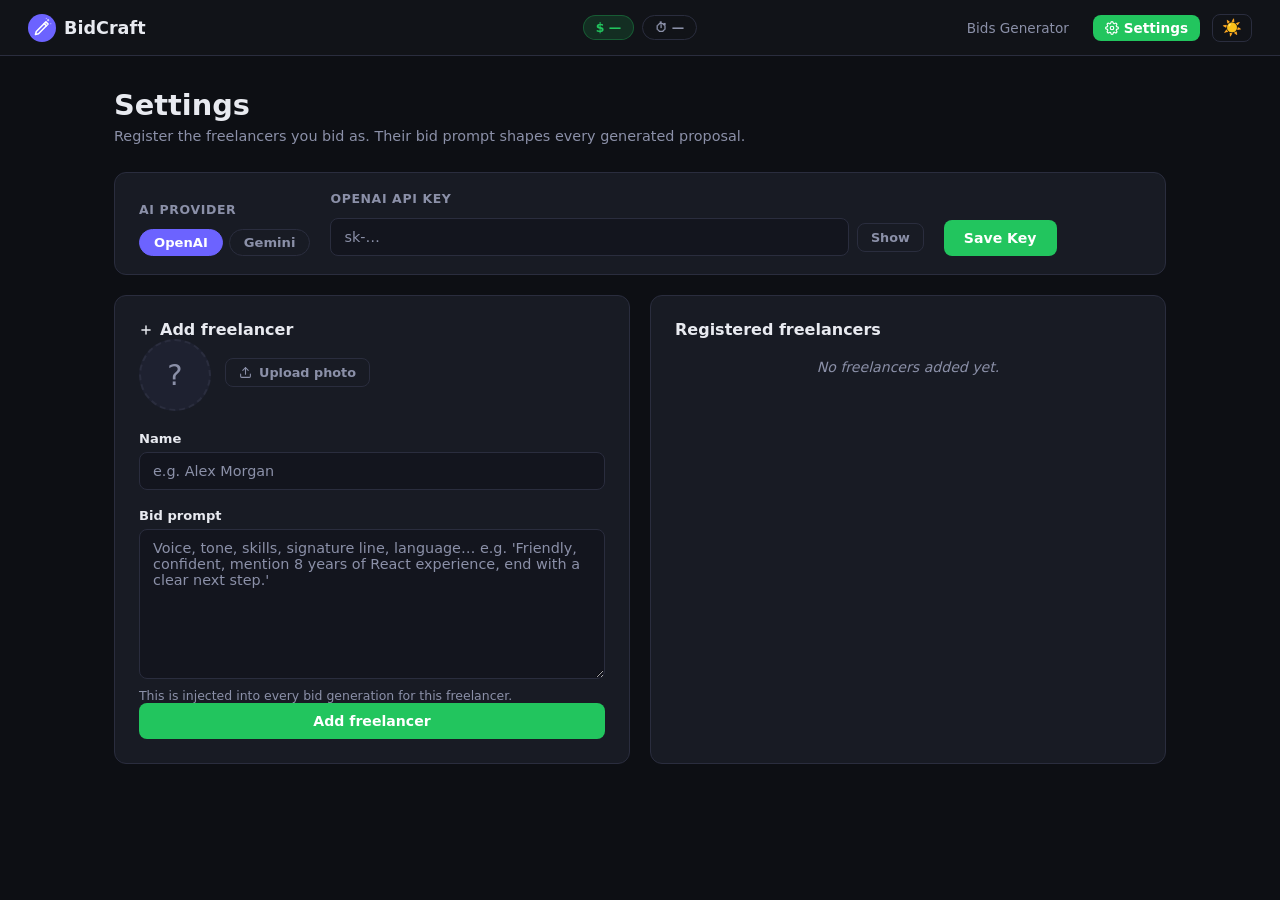
==== commit 05b0734b: "Center budget/deadline pills in navbar using 3-column grid" ====
--- a/settings.html
+++ b/settings.html
@@ -16,10 +16,10 @@
         <img src="favicon.svg" alt="BidCraft" class="nav-logo-img" />
         BidCraft
       </a>
-      <div class="nav-pills">
-        <span class="pill pill-green">$ —</span>
-        <span class="pill pill-outline">⏱ —</span>
-      </div>
+    </div>
+    <div class="nav-pills">
+      <span class="pill pill-green">$ —</span>
+      <span class="pill pill-outline">⏱ —</span>
     </div>
     <div class="nav-right">
       <a href="index.html" class="nav-link">Bids Generator</a>
--- a/style.css
+++ b/style.css
@@ -45,9 +45,9 @@
 
 /* ── Navbar ──────────────────────────────────────────────── */
 nav {
-  display: flex;
-  align-items: center;
-  justify-content: space-between;
+  display: grid;
+  grid-template-columns: 1fr auto 1fr;
+  align-items: center;
   padding: 0 28px;
   height: 56px;
   background: var(--nav-bg);
@@ -58,10 +58,24 @@
   transition: background .25s, border-color .25s;
 }
 
-.nav-left, .nav-right {
+.nav-left {
   display: flex;
   align-items: center;
   gap: 12px;
+  justify-content: flex-start;
+}
+
+.nav-right {
+  display: flex;
+  align-items: center;
+  gap: 12px;
+  justify-content: flex-end;
+}
+
+.nav-pills {
+  display: flex;
+  gap: 8px;
+  justify-content: center;
 }
 
 .nav-logo {
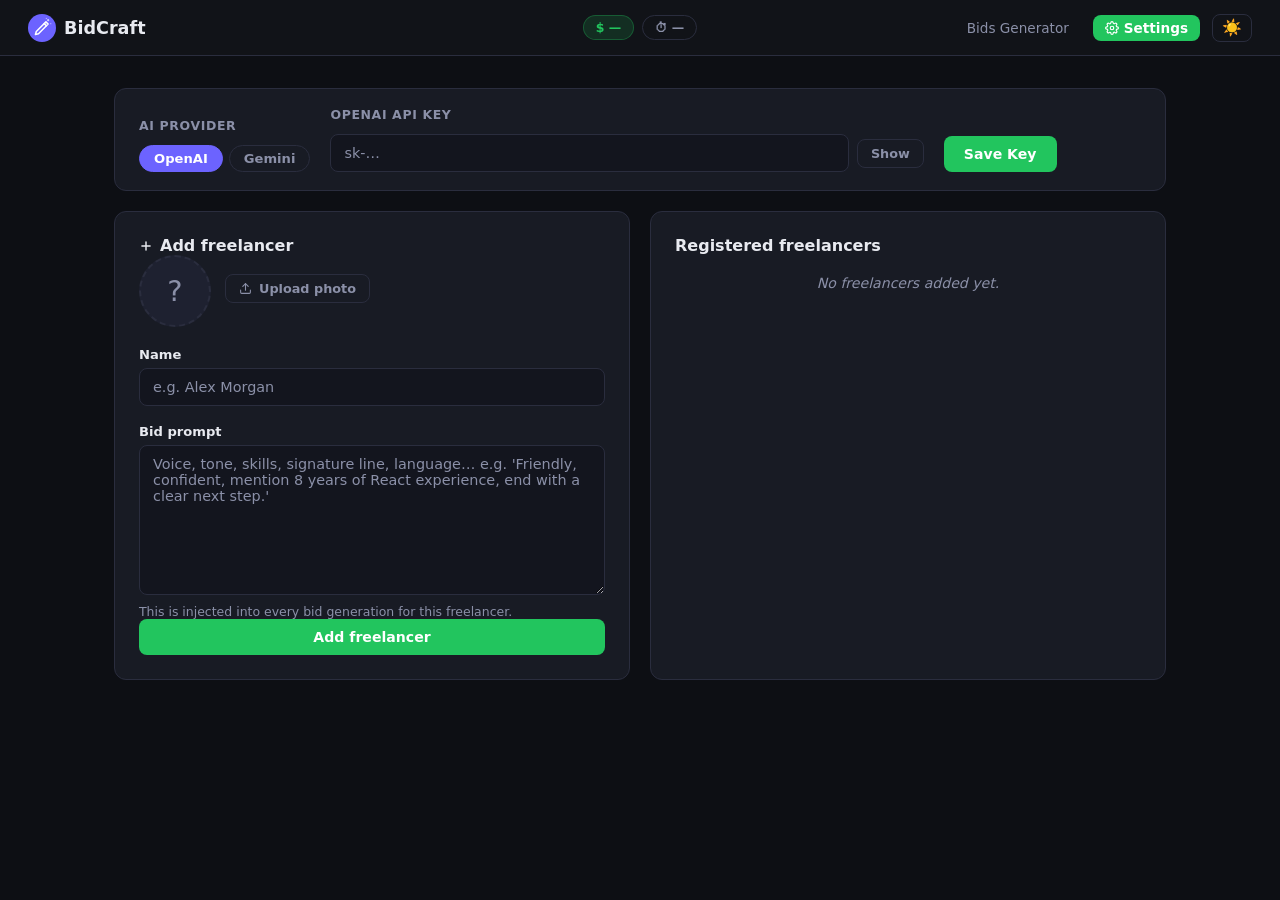
==== commit 65509716: "Remove Settings title and subtitle from settings page" ====
--- a/settings.html
+++ b/settings.html
@@ -35,9 +35,6 @@
 
   <!-- MAIN -->
   <div class="container">
-    <h1 class="page-title">Settings</h1>
-    <p class="page-subtitle">Register the freelancers you bid as. Their bid prompt shapes every generated proposal.</p>
-
     <!-- API KEY ROW -->
     <div class="api-bar">
       <div class="api-bar-group">
